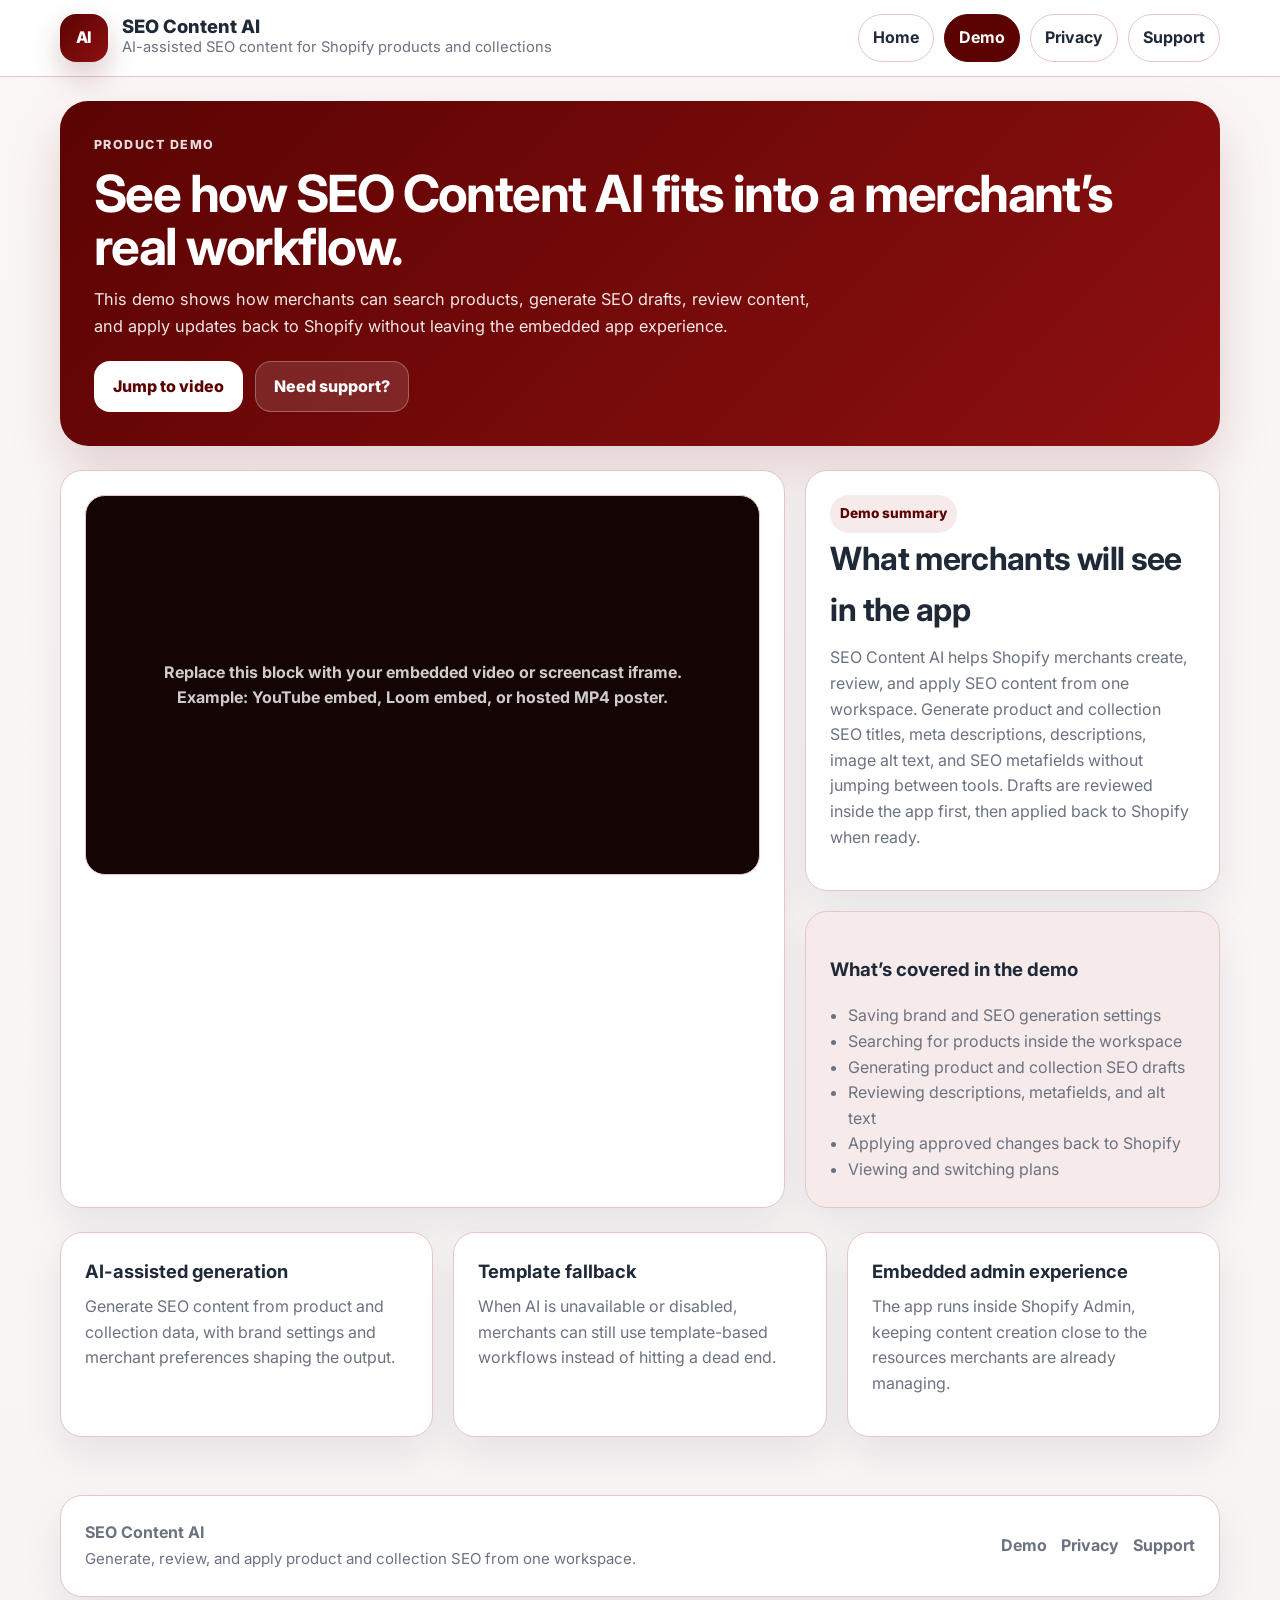
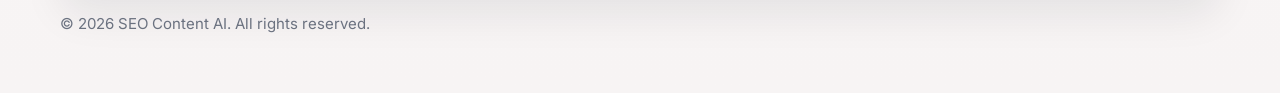
==== demo/index.html @ 90e1d7bd "Add files via upload" ====
<!DOCTYPE html>
<html lang="en">
<head>
  <meta charset="utf-8" />
  <meta name="viewport" content="width=device-width,initial-scale=1" />
  <title>SEO Content AI Demo</title>
  <meta name="description" content="See how SEO Content AI helps Shopify merchants generate, review, and apply product and collection SEO content in one embedded workspace." />
  <link rel="preconnect" href="https://fonts.googleapis.com">
  <link rel="preconnect" href="https://fonts.gstatic.com" crossorigin>
  <link href="https://fonts.googleapis.com/css2?family=Inter:wght@400;500;600;700;800&display=swap" rel="stylesheet">
  <link rel="stylesheet" href="/assets/styles.css" />
</head>
<body>
<header class="site-header">
  <div class="container header-inner">
    <div class="brand-wrap">
      <div class="brand-badge">AI</div>
      <div class="brand-copy">
        <div class="brand-name">SEO Content AI</div>
        <div class="brand-subtitle">AI-assisted SEO content for Shopify products and collections</div>
      </div>
    </div>
    <button class="nav-toggle" data-nav-toggle aria-expanded="false" aria-label="Toggle navigation">Menu</button>
    <nav class="site-nav" data-site-nav>
      <a href="/">Home</a>
      <a href="/demo/" class="active">Demo</a>
      <a href="/privacy/">Privacy</a>
      <a href="/support/">Support</a>
    </nav>
  </div>
</header>
<main><div class="container">
<section class="hero">
  <div class="hero-eyebrow">Product demo</div>
  <h1>See how SEO Content AI fits into a merchant’s real workflow.</h1>
  <p>This demo shows how merchants can search products, generate SEO drafts, review content, and apply updates back to Shopify without leaving the embedded app experience.</p>
  <div class="hero-actions">
    <a class="button button-primary" href="#video">Jump to video</a>
    <a class="button button-secondary" href="/support/">Need support?</a>
  </div>
</section>

<section id="video" class="section two-col">
  <div class="card">
    <div class="video-frame">Replace this block with your embedded video or screencast iframe.<br>Example: YouTube embed, Loom embed, or hosted MP4 poster.</div>
  </div>
  <div class="grid">
    <div class="card">
      <div class="code-chip">Demo summary</div>
      <h2 class="section-heading">What merchants will see in the app</h2>
      <p>SEO Content AI helps Shopify merchants create, review, and apply SEO content from one workspace. Generate product and collection SEO titles, meta descriptions, descriptions, image alt text, and SEO metafields without jumping between tools. Drafts are reviewed inside the app first, then applied back to Shopify when ready.</p>
    </div>
    <div class="card surface-soft">
      <h3>What’s covered in the demo</h3>
      <ul class="list-clean"><li>Saving brand and SEO generation settings</li><li>Searching for products inside the workspace</li><li>Generating product and collection SEO drafts</li><li>Reviewing descriptions, metafields, and alt text</li><li>Applying approved changes back to Shopify</li><li>Viewing and switching plans</li></ul>
    </div>
  </div>
</section>

<section class="section grid grid-3">
  <div class="card info-card"><h3>AI-assisted generation</h3><p>Generate SEO content from product and collection data, with brand settings and merchant preferences shaping the output.</p></div>
  <div class="card info-card"><h3>Template fallback</h3><p>When AI is unavailable or disabled, merchants can still use template-based workflows instead of hitting a dead end.</p></div>
  <div class="card info-card"><h3>Embedded admin experience</h3><p>The app runs inside Shopify Admin, keeping content creation close to the resources merchants are already managing.</p></div>
</section>
</div></main>
<footer class="site-footer">
  <div class="container">
    <div class="card footer-card">
      <div><strong>SEO Content AI</strong><br><span class="small">Generate, review, and apply product and collection SEO from one workspace.</span></div>
      <div class="footer-links"><a href="/demo/">Demo</a><a href="/privacy/">Privacy</a><a href="/support/">Support</a></div>
    </div>
    <p class="small">© <span data-year></span> SEO Content AI. All rights reserved.</p>
  </div>
</footer>
<script src="/assets/site.js"></script>
</body></html>
---- assets/styles.css ----
:root {
  --brand:#5b0303; --brand-deep:#7d0505; --brand-soft:#f7eaea; --brand-border:#e5c7c7;
  --text:#1f2937; --muted:#6b7280; --surface:#fff;
  --page:linear-gradient(180deg,#fcf7f7 0%,#f7f4f4 100%);
  --success:#12633a; --success-soft:#eef9f2;
  --shadow:0 18px 40px rgba(17,24,39,.08); --shadow-strong:0 24px 54px rgba(91,3,3,.16);
  --radius-xl:28px; --radius-lg:22px; --radius-md:16px; --max:1160px;
}
*{box-sizing:border-box} html{scroll-behavior:smooth}
body{margin:0;font-family:Inter,ui-sans-serif,system-ui,-apple-system,BlinkMacSystemFont,"Segoe UI",sans-serif;background:var(--page);color:var(--text);line-height:1.6}
a{color:inherit} img{max-width:100%;display:block}
.container{width:min(var(--max),calc(100vw - 32px));margin:0 auto}
.site-header{position:sticky;top:0;z-index:50;border-bottom:1px solid var(--brand-border);background:rgba(255,255,255,.9);backdrop-filter:blur(12px)}
.header-inner{display:flex;align-items:center;justify-content:space-between;gap:18px;padding:14px 0}
.brand-wrap{display:flex;align-items:center;gap:14px;min-width:0}
.brand-badge{width:48px;height:48px;border-radius:16px;background:linear-gradient(135deg,var(--brand) 0%,#8d1010 100%);color:#fff;display:grid;place-items:center;font-weight:800;letter-spacing:-.02em;box-shadow:0 14px 30px rgba(91,3,3,.22);flex-shrink:0}
.brand-copy{min-width:0}.brand-name{font-size:1.15rem;font-weight:800;line-height:1.1}.brand-subtitle{color:var(--muted);font-size:.92rem;white-space:nowrap;overflow:hidden;text-overflow:ellipsis}
.nav-toggle{display:none;border:1px solid var(--brand-border);background:var(--surface);border-radius:14px;padding:10px 12px;font-weight:700;color:var(--text)}
.site-nav{display:flex;gap:10px;flex-wrap:wrap}.site-nav a{text-decoration:none;padding:10px 14px;border-radius:999px;border:1px solid var(--brand-border);background:var(--surface);font-weight:700}.site-nav a.active,.site-nav a:hover{background:var(--brand);color:#fff;border-color:var(--brand)}
main{padding:24px 0 40px}
.hero{padding:34px;border-radius:var(--radius-xl);background:linear-gradient(135deg,var(--brand) 0%,#8d1010 100%);color:#fff;box-shadow:var(--shadow-strong)}
.hero-eyebrow{font-size:.78rem;font-weight:800;letter-spacing:.12em;text-transform:uppercase;opacity:.86}
.hero h1{margin:12px 0 14px;font-size:clamp(2rem,4vw,3.5rem);line-height:1.03;letter-spacing:-.03em}
.hero p{margin:0;max-width:720px;color:rgba(255,255,255,.9);font-size:1.02rem}
.hero-actions{display:flex;gap:12px;flex-wrap:wrap;margin-top:22px}
.button{display:inline-flex;align-items:center;justify-content:center;gap:10px;min-height:48px;padding:12px 18px;border-radius:16px;text-decoration:none;font-weight:800;border:1px solid transparent}
.button-primary{background:#fff;color:var(--brand)} .button-secondary{background:rgba(255,255,255,.12);color:#fff;border-color:rgba(255,255,255,.28)} .button-outline{background:#fff;color:var(--brand);border-color:var(--brand-border)}
.grid{display:grid;gap:20px}.grid-2{grid-template-columns:repeat(2,minmax(0,1fr))}.grid-3{grid-template-columns:repeat(3,minmax(0,1fr))}.section{margin-top:24px}
.card{background:var(--surface);border-radius:var(--radius-lg);border:1px solid var(--brand-border);box-shadow:var(--shadow);padding:24px}
.section-heading{margin:0 0 10px;font-size:clamp(1.45rem,3vw,2rem);letter-spacing:-.02em}.section-copy{margin:0;color:var(--muted);max-width:780px}
.stat{display:grid;gap:8px}.stat-number{font-size:2rem;font-weight:800}.kicker{color:var(--muted);font-size:.86rem;font-weight:700;text-transform:uppercase;letter-spacing:.08em}
.feature-card h3,.info-card h3{margin:0 0 8px;font-size:1.15rem}.feature-card p,.info-card p,.card p,.card li{color:var(--muted);margin-top:0}
.surface-soft{background:var(--brand-soft)} .highlight{color:var(--brand)}
.video-frame{border-radius:20px;overflow:hidden;border:1px solid var(--brand-border);background:#150404;aspect-ratio:16/9;display:grid;place-items:center;color:rgba(255,255,255,.8);font-weight:700;text-align:center;padding:20px}
.two-col{display:grid;grid-template-columns:minmax(0,1.4fr) minmax(280px,.8fr);gap:20px}
.list-clean{padding-left:18px;margin:12px 0 0}
.callout{padding:16px;border-radius:18px;border:1px solid var(--brand-border);background:var(--brand-soft)} .callout strong{color:var(--brand)} .success{border-color:#cfe8d7;background:var(--success-soft)} .success strong{color:var(--success)}
.small{font-size:.94rem}
.site-footer{padding:18px 0 42px;color:var(--muted)} .footer-card{display:flex;justify-content:space-between;gap:16px;flex-wrap:wrap;align-items:center} .footer-links{display:flex;gap:14px;flex-wrap:wrap} .footer-links a{text-decoration:none;font-weight:700}
.policy h2{margin-top:0;font-size:1.35rem}.policy h3{margin-bottom:8px;font-size:1.05rem}.policy section+section{margin-top:18px}
.code-chip{display:inline-flex;align-items:center;padding:8px 10px;border-radius:999px;background:var(--brand-soft);color:var(--brand);font-size:.85rem;font-weight:800}
.search-grid{display:grid;gap:12px}.faq-item+.faq-item{margin-top:12px}
@media (max-width:860px){.grid-2,.grid-3,.two-col{grid-template-columns:1fr}.header-inner{align-items:flex-start}.nav-toggle{display:inline-flex;align-items:center;justify-content:center}.site-nav{display:none;width:100%;grid-template-columns:1fr}.site-nav.open{display:grid}.site-nav a{text-align:center}.hero{padding:24px}.card{padding:20px}.brand-subtitle{white-space:normal}}
@media (max-width:560px){.container{width:min(var(--max),calc(100vw - 20px))}main{padding-top:18px}.hero{padding:20px;border-radius:22px}.hero p,.section-copy,.card p,.card li{font-size:.95rem}.button{width:100%}.hero-actions{display:grid;grid-template-columns:1fr}.brand-badge{width:42px;height:42px;border-radius:14px}.brand-name{font-size:1rem}.card{padding:18px;border-radius:20px}}
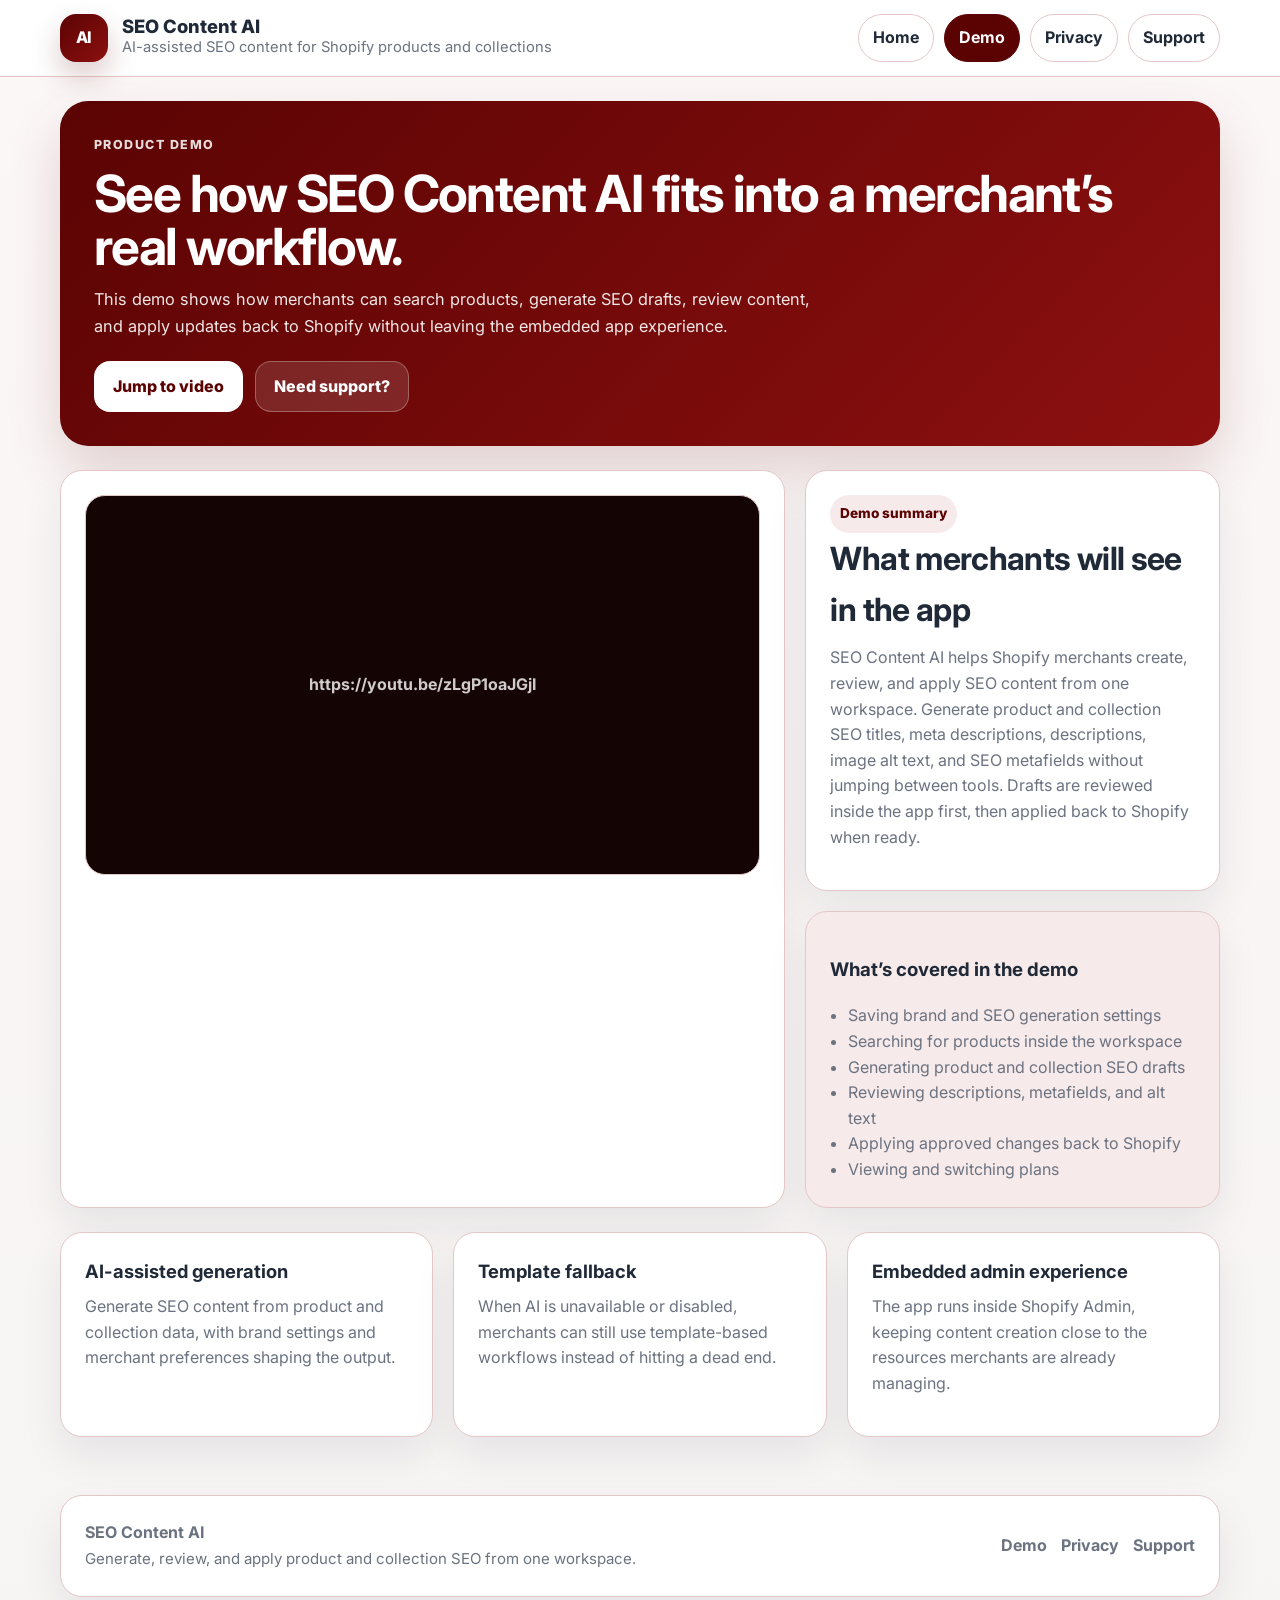
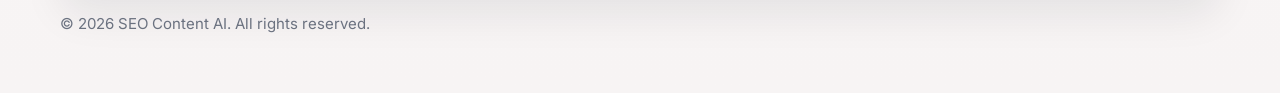
==== commit 2f242fe1: "Update index.html" ====
--- a/demo/index.html
+++ b/demo/index.html
@@ -42,7 +42,7 @@
 
 <section id="video" class="section two-col">
   <div class="card">
-    <div class="video-frame">Replace this block with your embedded video or screencast iframe.<br>Example: YouTube embed, Loom embed, or hosted MP4 poster.</div>
+    <div class="video-frame">https://youtu.be/zLgP1oaJGjI</div>
   </div>
   <div class="grid">
     <div class="card">
@@ -73,4 +73,4 @@
   </div>
 </footer>
 <script src="/assets/site.js"></script>
-</body></html>+</body></html>
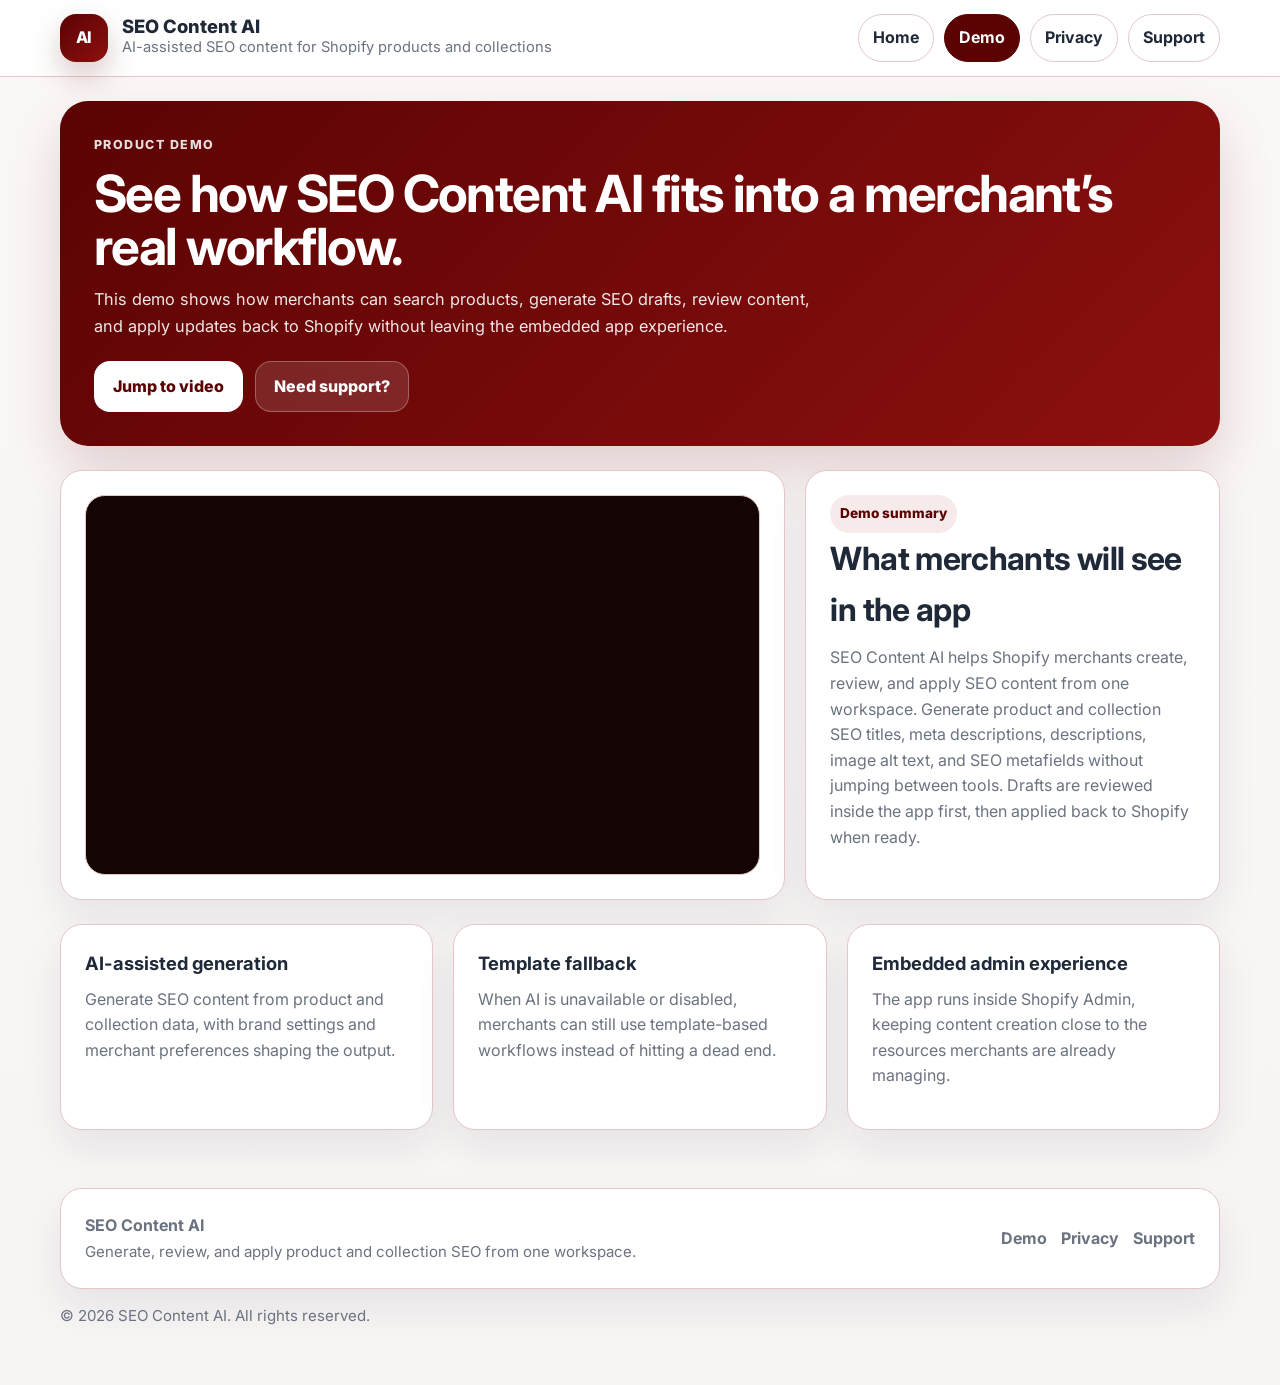
==== commit be738135: "Update index.html" ====
--- a/demo/index.html
+++ b/demo/index.html
@@ -42,17 +42,24 @@
 
 <section id="video" class="section two-col">
   <div class="card">
-    <div class="video-frame">https://youtu.be/zLgP1oaJGjI</div>
+    <div class="video-frame">
+  <iframe
+    width="100%"
+    height="100%"
+    src="https://www.youtube.com/embed/zLgP1oaJGjI"
+    title="SEO Content AI demo"
+    frameborder="0"
+    allow="accelerometer; autoplay; clipboard-write; encrypted-media; gyroscope; picture-in-picture; web-share"
+    allowfullscreen
+    style="width: 100%; height: 100%; border: 0;"
+  ></iframe>
+</div>
   </div>
   <div class="grid">
     <div class="card">
       <div class="code-chip">Demo summary</div>
       <h2 class="section-heading">What merchants will see in the app</h2>
       <p>SEO Content AI helps Shopify merchants create, review, and apply SEO content from one workspace. Generate product and collection SEO titles, meta descriptions, descriptions, image alt text, and SEO metafields without jumping between tools. Drafts are reviewed inside the app first, then applied back to Shopify when ready.</p>
-    </div>
-    <div class="card surface-soft">
-      <h3>What’s covered in the demo</h3>
-      <ul class="list-clean"><li>Saving brand and SEO generation settings</li><li>Searching for products inside the workspace</li><li>Generating product and collection SEO drafts</li><li>Reviewing descriptions, metafields, and alt text</li><li>Applying approved changes back to Shopify</li><li>Viewing and switching plans</li></ul>
     </div>
   </div>
 </section>
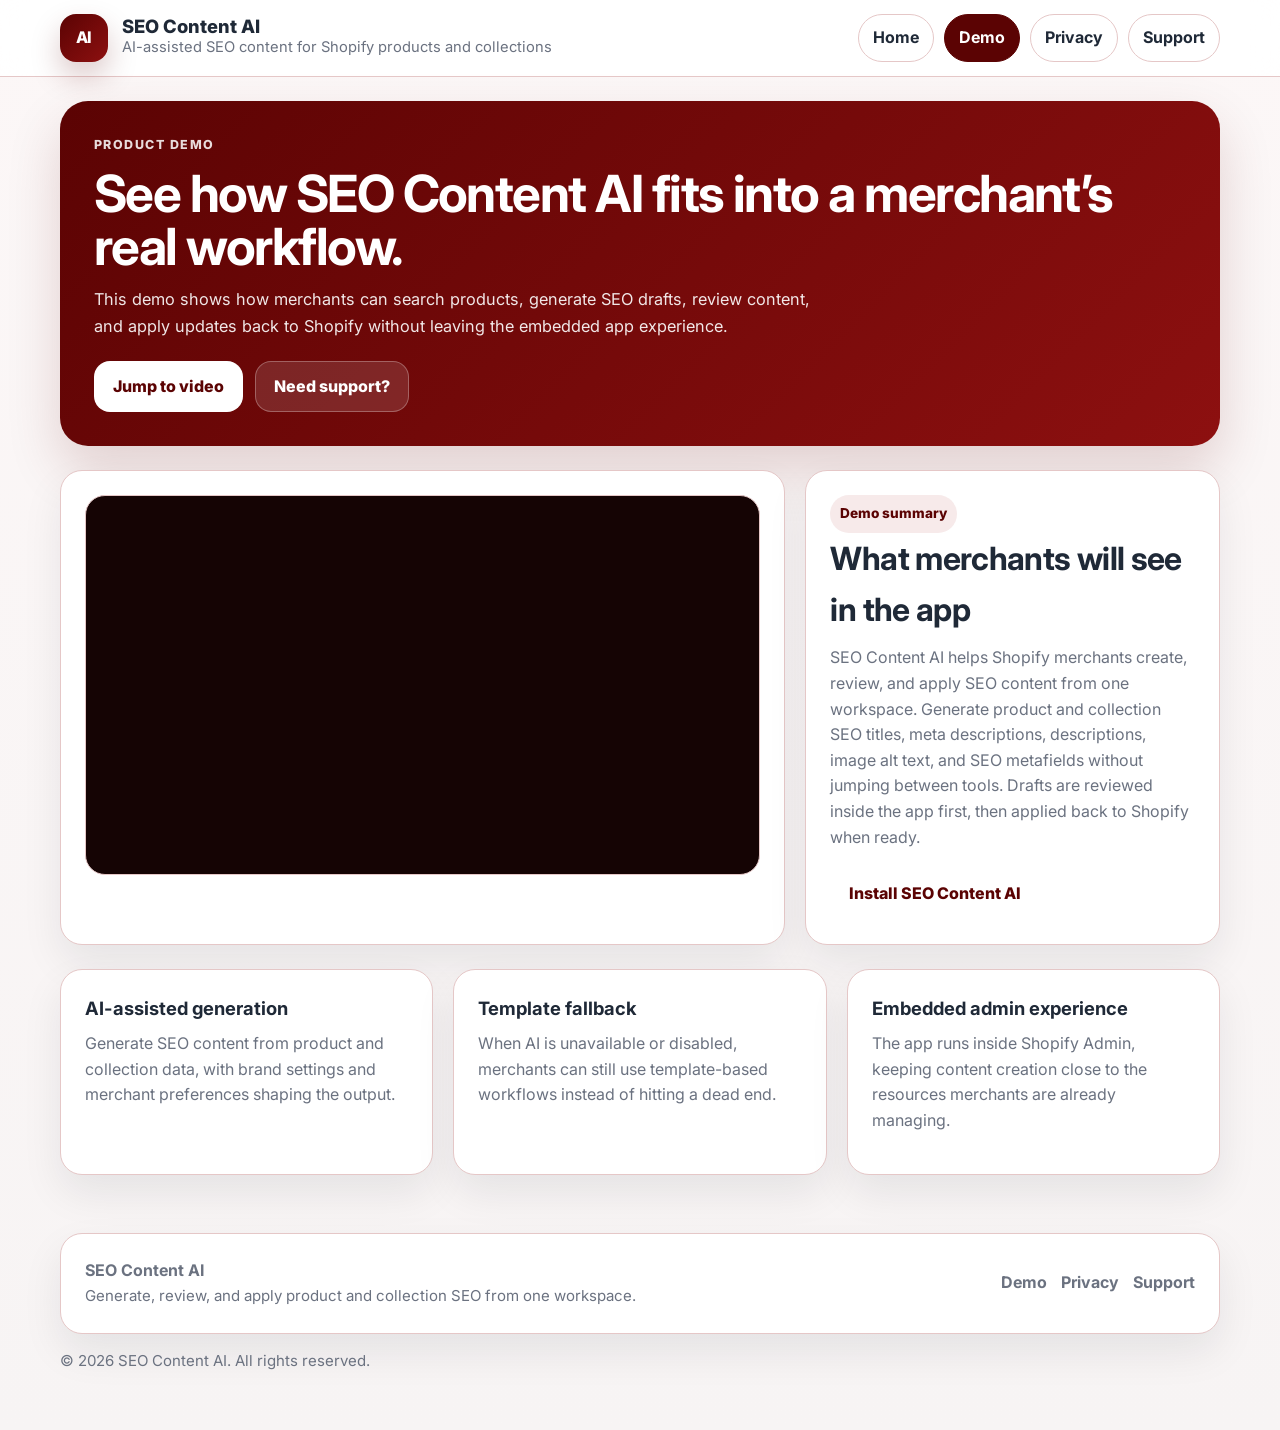
==== commit 9eab2bdb: "Add files via upload" ====
--- a/demo/index.html
+++ b/demo/index.html
@@ -60,6 +60,9 @@
       <div class="code-chip">Demo summary</div>
       <h2 class="section-heading">What merchants will see in the app</h2>
       <p>SEO Content AI helps Shopify merchants create, review, and apply SEO content from one workspace. Generate product and collection SEO titles, meta descriptions, descriptions, image alt text, and SEO metafields without jumping between tools. Drafts are reviewed inside the app first, then applied back to Shopify when ready.</p>
+      <div class="hero-actions" style="margin-top:18px;">
+        <a class="button button-primary" href="https://apps.shopify.com/seo-meta-ai" target="_blank" rel="noopener noreferrer">Install SEO Content AI</a>
+      </div>
     </div>
   </div>
 </section>
